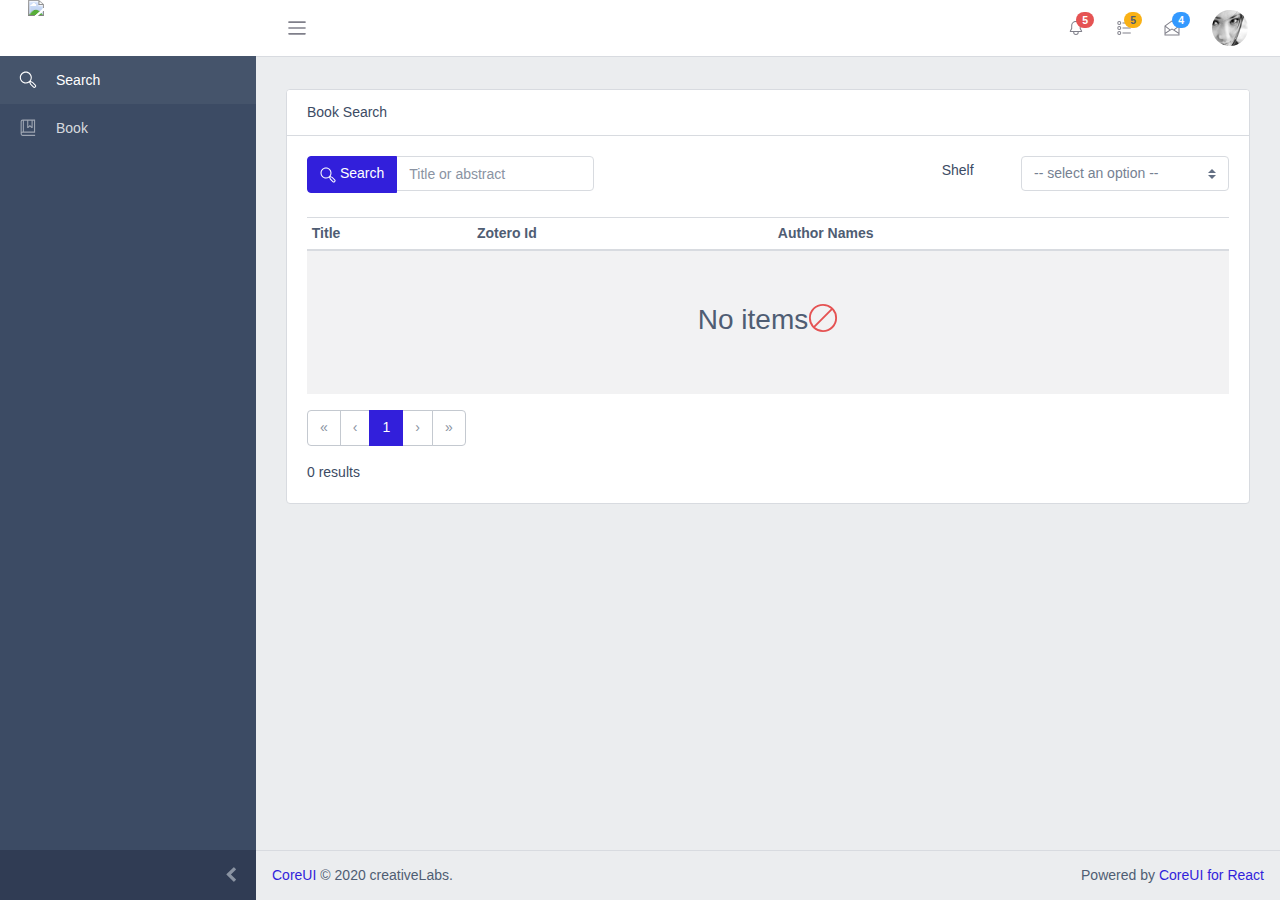
==== catalog/static/index.html @ 0606ba41 "new front end build" ====
<!doctype html><html lang="en"><head><meta charset="utf-8"><meta http-equiv="X-UA-Compatible" content="IE=edge"><meta name="viewport" content="width=device-width,initial-scale=1,shrink-to-fit=no"><meta name="description" content="CoreUI for React - Open Source Bootstrap Admin Template"><meta name="author" content="Łukasz Holeczek"><meta name="keyword" content="Bootstrap,Admin,Template,Open,Source,CSS,SCSS,HTML,RWD,Dashboard,React"><title>Karmela</title><link rel="manifest" href="./manifest.json"><link rel="shortcut icon" href="./favicon.ico"><link href="./static/css/main.20cf3e90.chunk.css" rel="stylesheet"></head><body><noscript>You need to enable JavaScript to run this app.</noscript><div id="root"></div><script>!function(e){function t(t){for(var n,o,c=t[0],i=t[1],f=t[2],l=0,d=[];l<c.length;l++)o=c[l],Object.prototype.hasOwnProperty.call(a,o)&&a[o]&&d.push(a[o][0]),a[o]=0;for(n in i)Object.prototype.hasOwnProperty.call(i,n)&&(e[n]=i[n]);for(s&&s(t);d.length;)d.shift()();return u.push.apply(u,f||[]),r()}function r(){for(var e,t=0;t<u.length;t++){for(var r=u[t],n=!0,o=1;o<r.length;o++){var i=r[o];0!==a[i]&&(n=!1)}n&&(u.splice(t--,1),e=c(c.s=r[0]))}return e}var n={},o={2:0},a={2:0},u=[];function c(t){if(n[t])return n[t].exports;var r=n[t]={i:t,l:!1,exports:{}};return e[t].call(r.exports,r,r.exports,c),r.l=!0,r.exports}c.e=function(e){var t=[];o[e]?t.push(o[e]):0!==o[e]&&{0:1}[e]&&t.push(o[e]=new Promise((function(t,r){for(var n="static/css/"+({}[e]||e)+"."+{0:"c04d175b",4:"31d6cfe0",5:"31d6cfe0",6:"31d6cfe0",7:"31d6cfe0",8:"31d6cfe0",9:"31d6cfe0",10:"31d6cfe0",11:"31d6cfe0"}[e]+".chunk.css",a=c.p+n,u=document.getElementsByTagName("link"),i=0;i<u.length;i++){var f=(s=u[i]).getAttribute("data-href")||s.getAttribute("href");if("stylesheet"===s.rel&&(f===n||f===a))return t()}var l=document.getElementsByTagName("style");for(i=0;i<l.length;i++){var s;if((f=(s=l[i]).getAttribute("data-href"))===n||f===a)return t()}var d=document.createElement("link");d.rel="stylesheet",d.type="text/css",d.onload=t,d.onerror=function(t){var n=t&&t.target&&t.target.src||a,u=new Error("Loading CSS chunk "+e+" failed.\n("+n+")");u.code="CSS_CHUNK_LOAD_FAILED",u.request=n,delete o[e],d.parentNode.removeChild(d),r(u)},d.href=a,document.getElementsByTagName("head")[0].appendChild(d)})).then((function(){o[e]=0})));var r=a[e];if(0!==r)if(r)t.push(r[2]);else{var n=new Promise((function(t,n){r=a[e]=[t,n]}));t.push(r[2]=n);var u,i=document.createElement("script");i.charset="utf-8",i.timeout=120,c.nc&&i.setAttribute("nonce",c.nc),i.src=function(e){return c.p+"static/js/"+({}[e]||e)+"."+{0:"e685ec2e",4:"69fa8a19",5:"462a8bf9",6:"5a34b0e8",7:"f3b55b40",8:"02efa6bb",9:"73632d43",10:"8d8f92a2",11:"6ef15d0f"}[e]+".chunk.js"}(e);var f=new Error;u=function(t){i.onerror=i.onload=null,clearTimeout(l);var r=a[e];if(0!==r){if(r){var n=t&&("load"===t.type?"missing":t.type),o=t&&t.target&&t.target.src;f.message="Loading chunk "+e+" failed.\n("+n+": "+o+")",f.name="ChunkLoadError",f.type=n,f.request=o,r[1](f)}a[e]=void 0}};var l=setTimeout((function(){u({type:"timeout",target:i})}),12e4);i.onerror=i.onload=u,document.head.appendChild(i)}return Promise.all(t)},c.m=e,c.c=n,c.d=function(e,t,r){c.o(e,t)||Object.defineProperty(e,t,{enumerable:!0,get:r})},c.r=function(e){"undefined"!=typeof Symbol&&Symbol.toStringTag&&Object.defineProperty(e,Symbol.toStringTag,{value:"Module"}),Object.defineProperty(e,"__esModule",{value:!0})},c.t=function(e,t){if(1&t&&(e=c(e)),8&t)return e;if(4&t&&"object"==typeof e&&e&&e.__esModule)return e;var r=Object.create(null);if(c.r(r),Object.defineProperty(r,"default",{enumerable:!0,value:e}),2&t&&"string"!=typeof e)for(var n in e)c.d(r,n,function(t){return e[t]}.bind(null,n));return r},c.n=function(e){var t=e&&e.__esModule?function(){return e.default}:function(){return e};return c.d(t,"a",t),t},c.o=function(e,t){return Object.prototype.hasOwnProperty.call(e,t)},c.p="./",c.oe=function(e){throw console.error(e),e};var i=this["webpackJsonp@coreui/coreui-free-react-admin-template"]=this["webpackJsonp@coreui/coreui-free-react-admin-template"]||[],f=i.push.bind(i);i.push=t,i=i.slice();for(var l=0;l<i.length;l++)t(i[l]);var s=f;r()}([])</script><script src="./static/js/3.b974dea5.chunk.js"></script><script src="./static/js/main.b08f6ad9.chunk.js"></script></body></html>
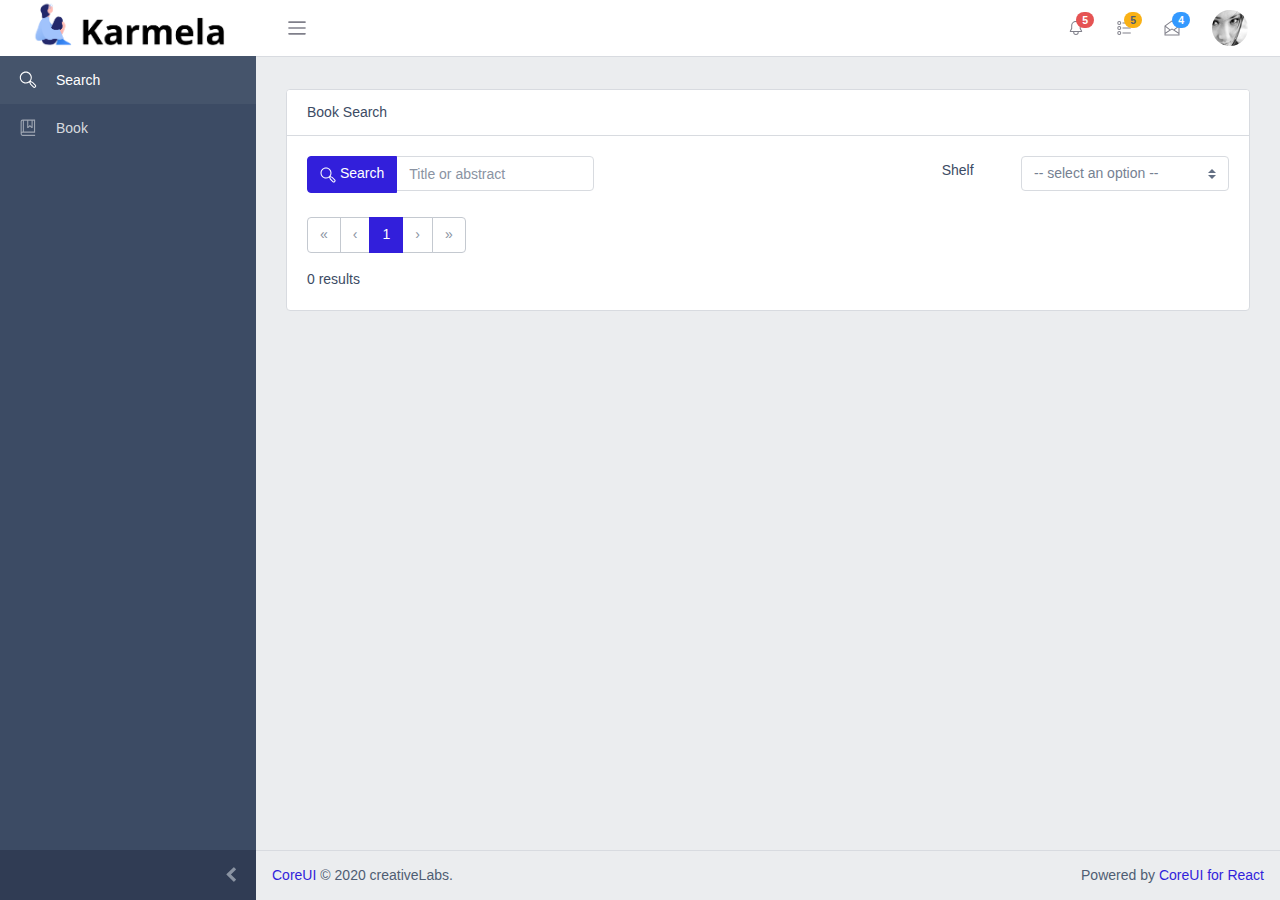
==== commit 12c4ce69: "added new ui" ====
--- a/catalog/static/index.html
+++ b/catalog/static/index.html
@@ -1 +1 @@
-<!doctype html><html lang="en"><head><meta charset="utf-8"><meta http-equiv="X-UA-Compatible" content="IE=edge"><meta name="viewport" content="width=device-width,initial-scale=1,shrink-to-fit=no"><meta name="description" content="CoreUI for React - Open Source Bootstrap Admin Template"><meta name="author" content="Łukasz Holeczek"><meta name="keyword" content="Bootstrap,Admin,Template,Open,Source,CSS,SCSS,HTML,RWD,Dashboard,React"><title>Karmela</title><link rel="manifest" href="./manifest.json"><link rel="shortcut icon" href="./favicon.ico"><link href="./static/css/main.20cf3e90.chunk.css" rel="stylesheet"></head><body><noscript>You need to enable JavaScript to run this app.</noscript><div id="root"></div><script>!function(e){function t(t){for(var n,o,c=t[0],i=t[1],f=t[2],l=0,d=[];l<c.length;l++)o=c[l],Object.prototype.hasOwnProperty.call(a,o)&&a[o]&&d.push(a[o][0]),a[o]=0;for(n in i)Object.prototype.hasOwnProperty.call(i,n)&&(e[n]=i[n]);for(s&&s(t);d.length;)d.shift()();return u.push.apply(u,f||[]),r()}function r(){for(var e,t=0;t<u.length;t++){for(var r=u[t],n=!0,o=1;o<r.length;o++){var i=r[o];0!==a[i]&&(n=!1)}n&&(u.splice(t--,1),e=c(c.s=r[0]))}return e}var n={},o={2:0},a={2:0},u=[];function c(t){if(n[t])return n[t].exports;var r=n[t]={i:t,l:!1,exports:{}};return e[t].call(r.exports,r,r.exports,c),r.l=!0,r.exports}c.e=function(e){var t=[];o[e]?t.push(o[e]):0!==o[e]&&{0:1}[e]&&t.push(o[e]=new Promise((function(t,r){for(var n="static/css/"+({}[e]||e)+"."+{0:"c04d175b",4:"31d6cfe0",5:"31d6cfe0",6:"31d6cfe0",7:"31d6cfe0",8:"31d6cfe0",9:"31d6cfe0",10:"31d6cfe0",11:"31d6cfe0"}[e]+".chunk.css",a=c.p+n,u=document.getElementsByTagName("link"),i=0;i<u.length;i++){var f=(s=u[i]).getAttribute("data-href")||s.getAttribute("href");if("stylesheet"===s.rel&&(f===n||f===a))return t()}var l=document.getElementsByTagName("style");for(i=0;i<l.length;i++){var s;if((f=(s=l[i]).getAttribute("data-href"))===n||f===a)return t()}var d=document.createElement("link");d.rel="stylesheet",d.type="text/css",d.onload=t,d.onerror=function(t){var n=t&&t.target&&t.target.src||a,u=new Error("Loading CSS chunk "+e+" failed.\n("+n+")");u.code="CSS_CHUNK_LOAD_FAILED",u.request=n,delete o[e],d.parentNode.removeChild(d),r(u)},d.href=a,document.getElementsByTagName("head")[0].appendChild(d)})).then((function(){o[e]=0})));var r=a[e];if(0!==r)if(r)t.push(r[2]);else{var n=new Promise((function(t,n){r=a[e]=[t,n]}));t.push(r[2]=n);var u,i=document.createElement("script");i.charset="utf-8",i.timeout=120,c.nc&&i.setAttribute("nonce",c.nc),i.src=function(e){return c.p+"static/js/"+({}[e]||e)+"."+{0:"e685ec2e",4:"69fa8a19",5:"462a8bf9",6:"5a34b0e8",7:"f3b55b40",8:"02efa6bb",9:"73632d43",10:"8d8f92a2",11:"6ef15d0f"}[e]+".chunk.js"}(e);var f=new Error;u=function(t){i.onerror=i.onload=null,clearTimeout(l);var r=a[e];if(0!==r){if(r){var n=t&&("load"===t.type?"missing":t.type),o=t&&t.target&&t.target.src;f.message="Loading chunk "+e+" failed.\n("+n+": "+o+")",f.name="ChunkLoadError",f.type=n,f.request=o,r[1](f)}a[e]=void 0}};var l=setTimeout((function(){u({type:"timeout",target:i})}),12e4);i.onerror=i.onload=u,document.head.appendChild(i)}return Promise.all(t)},c.m=e,c.c=n,c.d=function(e,t,r){c.o(e,t)||Object.defineProperty(e,t,{enumerable:!0,get:r})},c.r=function(e){"undefined"!=typeof Symbol&&Symbol.toStringTag&&Object.defineProperty(e,Symbol.toStringTag,{value:"Module"}),Object.defineProperty(e,"__esModule",{value:!0})},c.t=function(e,t){if(1&t&&(e=c(e)),8&t)return e;if(4&t&&"object"==typeof e&&e&&e.__esModule)return e;var r=Object.create(null);if(c.r(r),Object.defineProperty(r,"default",{enumerable:!0,value:e}),2&t&&"string"!=typeof e)for(var n in e)c.d(r,n,function(t){return e[t]}.bind(null,n));return r},c.n=function(e){var t=e&&e.__esModule?function(){return e.default}:function(){return e};return c.d(t,"a",t),t},c.o=function(e,t){return Object.prototype.hasOwnProperty.call(e,t)},c.p="./",c.oe=function(e){throw console.error(e),e};var i=this["webpackJsonp@coreui/coreui-free-react-admin-template"]=this["webpackJsonp@coreui/coreui-free-react-admin-template"]||[],f=i.push.bind(i);i.push=t,i=i.slice();for(var l=0;l<i.length;l++)t(i[l]);var s=f;r()}([])</script><script src="./static/js/3.b974dea5.chunk.js"></script><script src="./static/js/main.b08f6ad9.chunk.js"></script></body></html>+<!doctype html><html lang="en"><head><meta charset="utf-8"><meta http-equiv="X-UA-Compatible" content="IE=edge"><meta name="viewport" content="width=device-width,initial-scale=1,shrink-to-fit=no"><meta name="description" content="CoreUI for React - Open Source Bootstrap Admin Template"><meta name="author" content="Łukasz Holeczek"><meta name="keyword" content="Bootstrap,Admin,Template,Open,Source,CSS,SCSS,HTML,RWD,Dashboard,React"><title>Karmela</title><link rel="manifest" href="./manifest.json"><link rel="shortcut icon" href="./favicon.ico"><link href="./static/css/main.20cf3e90.chunk.css" rel="stylesheet"></head><body><noscript>You need to enable JavaScript to run this app.</noscript><div id="root"></div><script>!function(e){function t(t){for(var n,o,c=t[0],i=t[1],f=t[2],l=0,d=[];l<c.length;l++)o=c[l],Object.prototype.hasOwnProperty.call(a,o)&&a[o]&&d.push(a[o][0]),a[o]=0;for(n in i)Object.prototype.hasOwnProperty.call(i,n)&&(e[n]=i[n]);for(s&&s(t);d.length;)d.shift()();return u.push.apply(u,f||[]),r()}function r(){for(var e,t=0;t<u.length;t++){for(var r=u[t],n=!0,o=1;o<r.length;o++){var i=r[o];0!==a[i]&&(n=!1)}n&&(u.splice(t--,1),e=c(c.s=r[0]))}return e}var n={},o={2:0},a={2:0},u=[];function c(t){if(n[t])return n[t].exports;var r=n[t]={i:t,l:!1,exports:{}};return e[t].call(r.exports,r,r.exports,c),r.l=!0,r.exports}c.e=function(e){var t=[];o[e]?t.push(o[e]):0!==o[e]&&{0:1}[e]&&t.push(o[e]=new Promise((function(t,r){for(var n="static/css/"+({}[e]||e)+"."+{0:"c04d175b",4:"31d6cfe0",5:"31d6cfe0",6:"31d6cfe0",7:"31d6cfe0",8:"31d6cfe0",9:"31d6cfe0",10:"31d6cfe0",11:"31d6cfe0"}[e]+".chunk.css",a=c.p+n,u=document.getElementsByTagName("link"),i=0;i<u.length;i++){var f=(s=u[i]).getAttribute("data-href")||s.getAttribute("href");if("stylesheet"===s.rel&&(f===n||f===a))return t()}var l=document.getElementsByTagName("style");for(i=0;i<l.length;i++){var s;if((f=(s=l[i]).getAttribute("data-href"))===n||f===a)return t()}var d=document.createElement("link");d.rel="stylesheet",d.type="text/css",d.onload=t,d.onerror=function(t){var n=t&&t.target&&t.target.src||a,u=new Error("Loading CSS chunk "+e+" failed.\n("+n+")");u.code="CSS_CHUNK_LOAD_FAILED",u.request=n,delete o[e],d.parentNode.removeChild(d),r(u)},d.href=a,document.getElementsByTagName("head")[0].appendChild(d)})).then((function(){o[e]=0})));var r=a[e];if(0!==r)if(r)t.push(r[2]);else{var n=new Promise((function(t,n){r=a[e]=[t,n]}));t.push(r[2]=n);var u,i=document.createElement("script");i.charset="utf-8",i.timeout=120,c.nc&&i.setAttribute("nonce",c.nc),i.src=function(e){return c.p+"static/js/"+({}[e]||e)+"."+{0:"d5fa6219",4:"69fa8a19",5:"9630377f",6:"fd98e678",7:"1be20946",8:"897e7e4d",9:"1937d41d",10:"b9e3714b",11:"0a1b94cc"}[e]+".chunk.js"}(e);var f=new Error;u=function(t){i.onerror=i.onload=null,clearTimeout(l);var r=a[e];if(0!==r){if(r){var n=t&&("load"===t.type?"missing":t.type),o=t&&t.target&&t.target.src;f.message="Loading chunk "+e+" failed.\n("+n+": "+o+")",f.name="ChunkLoadError",f.type=n,f.request=o,r[1](f)}a[e]=void 0}};var l=setTimeout((function(){u({type:"timeout",target:i})}),12e4);i.onerror=i.onload=u,document.head.appendChild(i)}return Promise.all(t)},c.m=e,c.c=n,c.d=function(e,t,r){c.o(e,t)||Object.defineProperty(e,t,{enumerable:!0,get:r})},c.r=function(e){"undefined"!=typeof Symbol&&Symbol.toStringTag&&Object.defineProperty(e,Symbol.toStringTag,{value:"Module"}),Object.defineProperty(e,"__esModule",{value:!0})},c.t=function(e,t){if(1&t&&(e=c(e)),8&t)return e;if(4&t&&"object"==typeof e&&e&&e.__esModule)return e;var r=Object.create(null);if(c.r(r),Object.defineProperty(r,"default",{enumerable:!0,value:e}),2&t&&"string"!=typeof e)for(var n in e)c.d(r,n,function(t){return e[t]}.bind(null,n));return r},c.n=function(e){var t=e&&e.__esModule?function(){return e.default}:function(){return e};return c.d(t,"a",t),t},c.o=function(e,t){return Object.prototype.hasOwnProperty.call(e,t)},c.p="./",c.oe=function(e){throw console.error(e),e};var i=this["webpackJsonp@coreui/coreui-free-react-admin-template"]=this["webpackJsonp@coreui/coreui-free-react-admin-template"]||[],f=i.push.bind(i);i.push=t,i=i.slice();for(var l=0;l<i.length;l++)t(i[l]);var s=f;r()}([])</script><script src="./static/js/3.b974dea5.chunk.js"></script><script src="./static/js/main.b08f6ad9.chunk.js"></script></body></html>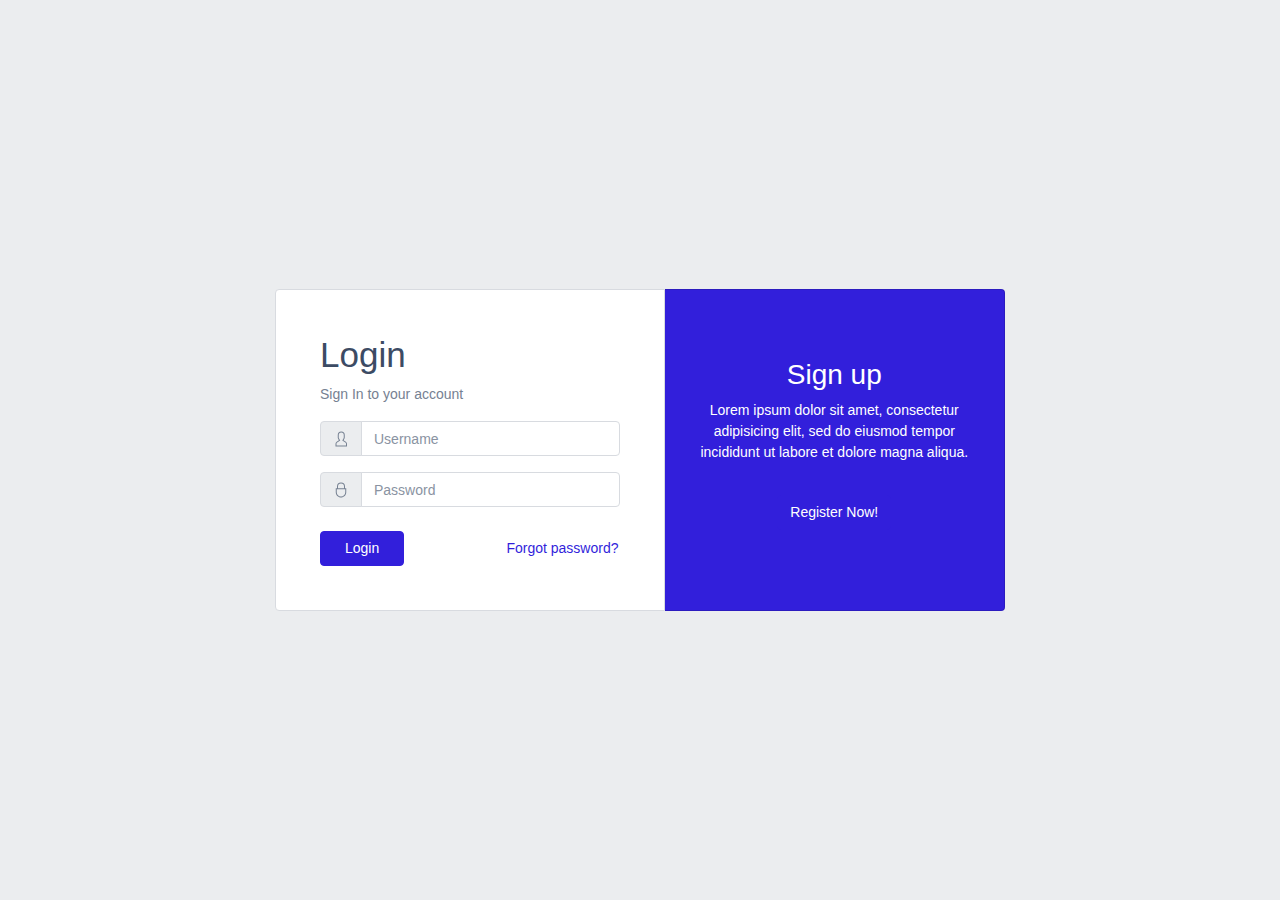
==== commit 8ee0ec95: "build new front end" ====
--- a/catalog/static/index.html
+++ b/catalog/static/index.html
@@ -1 +1 @@
-<!doctype html><html lang="en"><head><meta charset="utf-8"><meta http-equiv="X-UA-Compatible" content="IE=edge"><meta name="viewport" content="width=device-width,initial-scale=1,shrink-to-fit=no"><meta name="description" content="CoreUI for React - Open Source Bootstrap Admin Template"><meta name="author" content="Łukasz Holeczek"><meta name="keyword" content="Bootstrap,Admin,Template,Open,Source,CSS,SCSS,HTML,RWD,Dashboard,React"><title>Karmela</title><link rel="manifest" href="./manifest.json"><link rel="shortcut icon" href="./favicon.ico"><link href="./static/css/main.20cf3e90.chunk.css" rel="stylesheet"></head><body><noscript>You need to enable JavaScript to run this app.</noscript><div id="root"></div><script>!function(e){function t(t){for(var n,o,c=t[0],i=t[1],f=t[2],l=0,d=[];l<c.length;l++)o=c[l],Object.prototype.hasOwnProperty.call(a,o)&&a[o]&&d.push(a[o][0]),a[o]=0;for(n in i)Object.prototype.hasOwnProperty.call(i,n)&&(e[n]=i[n]);for(s&&s(t);d.length;)d.shift()();return u.push.apply(u,f||[]),r()}function r(){for(var e,t=0;t<u.length;t++){for(var r=u[t],n=!0,o=1;o<r.length;o++){var i=r[o];0!==a[i]&&(n=!1)}n&&(u.splice(t--,1),e=c(c.s=r[0]))}return e}var n={},o={2:0},a={2:0},u=[];function c(t){if(n[t])return n[t].exports;var r=n[t]={i:t,l:!1,exports:{}};return e[t].call(r.exports,r,r.exports,c),r.l=!0,r.exports}c.e=function(e){var t=[];o[e]?t.push(o[e]):0!==o[e]&&{0:1}[e]&&t.push(o[e]=new Promise((function(t,r){for(var n="static/css/"+({}[e]||e)+"."+{0:"c04d175b",4:"31d6cfe0",5:"31d6cfe0",6:"31d6cfe0",7:"31d6cfe0",8:"31d6cfe0",9:"31d6cfe0",10:"31d6cfe0",11:"31d6cfe0"}[e]+".chunk.css",a=c.p+n,u=document.getElementsByTagName("link"),i=0;i<u.length;i++){var f=(s=u[i]).getAttribute("data-href")||s.getAttribute("href");if("stylesheet"===s.rel&&(f===n||f===a))return t()}var l=document.getElementsByTagName("style");for(i=0;i<l.length;i++){var s;if((f=(s=l[i]).getAttribute("data-href"))===n||f===a)return t()}var d=document.createElement("link");d.rel="stylesheet",d.type="text/css",d.onload=t,d.onerror=function(t){var n=t&&t.target&&t.target.src||a,u=new Error("Loading CSS chunk "+e+" failed.\n("+n+")");u.code="CSS_CHUNK_LOAD_FAILED",u.request=n,delete o[e],d.parentNode.removeChild(d),r(u)},d.href=a,document.getElementsByTagName("head")[0].appendChild(d)})).then((function(){o[e]=0})));var r=a[e];if(0!==r)if(r)t.push(r[2]);else{var n=new Promise((function(t,n){r=a[e]=[t,n]}));t.push(r[2]=n);var u,i=document.createElement("script");i.charset="utf-8",i.timeout=120,c.nc&&i.setAttribute("nonce",c.nc),i.src=function(e){return c.p+"static/js/"+({}[e]||e)+"."+{0:"d5fa6219",4:"69fa8a19",5:"9630377f",6:"fd98e678",7:"1be20946",8:"897e7e4d",9:"1937d41d",10:"b9e3714b",11:"0a1b94cc"}[e]+".chunk.js"}(e);var f=new Error;u=function(t){i.onerror=i.onload=null,clearTimeout(l);var r=a[e];if(0!==r){if(r){var n=t&&("load"===t.type?"missing":t.type),o=t&&t.target&&t.target.src;f.message="Loading chunk "+e+" failed.\n("+n+": "+o+")",f.name="ChunkLoadError",f.type=n,f.request=o,r[1](f)}a[e]=void 0}};var l=setTimeout((function(){u({type:"timeout",target:i})}),12e4);i.onerror=i.onload=u,document.head.appendChild(i)}return Promise.all(t)},c.m=e,c.c=n,c.d=function(e,t,r){c.o(e,t)||Object.defineProperty(e,t,{enumerable:!0,get:r})},c.r=function(e){"undefined"!=typeof Symbol&&Symbol.toStringTag&&Object.defineProperty(e,Symbol.toStringTag,{value:"Module"}),Object.defineProperty(e,"__esModule",{value:!0})},c.t=function(e,t){if(1&t&&(e=c(e)),8&t)return e;if(4&t&&"object"==typeof e&&e&&e.__esModule)return e;var r=Object.create(null);if(c.r(r),Object.defineProperty(r,"default",{enumerable:!0,value:e}),2&t&&"string"!=typeof e)for(var n in e)c.d(r,n,function(t){return e[t]}.bind(null,n));return r},c.n=function(e){var t=e&&e.__esModule?function(){return e.default}:function(){return e};return c.d(t,"a",t),t},c.o=function(e,t){return Object.prototype.hasOwnProperty.call(e,t)},c.p="./",c.oe=function(e){throw console.error(e),e};var i=this["webpackJsonp@coreui/coreui-free-react-admin-template"]=this["webpackJsonp@coreui/coreui-free-react-admin-template"]||[],f=i.push.bind(i);i.push=t,i=i.slice();for(var l=0;l<i.length;l++)t(i[l]);var s=f;r()}([])</script><script src="./static/js/3.b974dea5.chunk.js"></script><script src="./static/js/main.b08f6ad9.chunk.js"></script></body></html>+<!doctype html><html lang="en"><head><meta charset="utf-8"><meta http-equiv="X-UA-Compatible" content="IE=edge"><meta name="viewport" content="width=device-width,initial-scale=1,shrink-to-fit=no"><meta name="description" content="CoreUI for React - Open Source Bootstrap Admin Template"><meta name="author" content="Łukasz Holeczek"><meta name="keyword" content="Bootstrap,Admin,Template,Open,Source,CSS,SCSS,HTML,RWD,Dashboard,React"><title>Karmela</title><link rel="manifest" href="./manifest.json"><link rel="shortcut icon" href="./favicon.ico"><link href="./static/css/main.20cf3e90.chunk.css" rel="stylesheet"></head><body><noscript>You need to enable JavaScript to run this app.</noscript><div id="root"></div><script>!function(e){function t(t){for(var n,o,c=t[0],i=t[1],f=t[2],l=0,d=[];l<c.length;l++)o=c[l],Object.prototype.hasOwnProperty.call(a,o)&&a[o]&&d.push(a[o][0]),a[o]=0;for(n in i)Object.prototype.hasOwnProperty.call(i,n)&&(e[n]=i[n]);for(s&&s(t);d.length;)d.shift()();return u.push.apply(u,f||[]),r()}function r(){for(var e,t=0;t<u.length;t++){for(var r=u[t],n=!0,o=1;o<r.length;o++){var i=r[o];0!==a[i]&&(n=!1)}n&&(u.splice(t--,1),e=c(c.s=r[0]))}return e}var n={},o={2:0},a={2:0},u=[];function c(t){if(n[t])return n[t].exports;var r=n[t]={i:t,l:!1,exports:{}};return e[t].call(r.exports,r,r.exports,c),r.l=!0,r.exports}c.e=function(e){var t=[];o[e]?t.push(o[e]):0!==o[e]&&{0:1}[e]&&t.push(o[e]=new Promise((function(t,r){for(var n="static/css/"+({}[e]||e)+"."+{0:"c04d175b",4:"31d6cfe0",5:"31d6cfe0",6:"31d6cfe0",7:"31d6cfe0",8:"31d6cfe0",9:"31d6cfe0",10:"31d6cfe0",11:"31d6cfe0"}[e]+".chunk.css",a=c.p+n,u=document.getElementsByTagName("link"),i=0;i<u.length;i++){var f=(s=u[i]).getAttribute("data-href")||s.getAttribute("href");if("stylesheet"===s.rel&&(f===n||f===a))return t()}var l=document.getElementsByTagName("style");for(i=0;i<l.length;i++){var s;if((f=(s=l[i]).getAttribute("data-href"))===n||f===a)return t()}var d=document.createElement("link");d.rel="stylesheet",d.type="text/css",d.onload=t,d.onerror=function(t){var n=t&&t.target&&t.target.src||a,u=new Error("Loading CSS chunk "+e+" failed.\n("+n+")");u.code="CSS_CHUNK_LOAD_FAILED",u.request=n,delete o[e],d.parentNode.removeChild(d),r(u)},d.href=a,document.getElementsByTagName("head")[0].appendChild(d)})).then((function(){o[e]=0})));var r=a[e];if(0!==r)if(r)t.push(r[2]);else{var n=new Promise((function(t,n){r=a[e]=[t,n]}));t.push(r[2]=n);var u,i=document.createElement("script");i.charset="utf-8",i.timeout=120,c.nc&&i.setAttribute("nonce",c.nc),i.src=function(e){return c.p+"static/js/"+({}[e]||e)+"."+{0:"2a24d4e4",4:"f90b19e7",5:"8b95ed02",6:"bf0a7bb2",7:"11d3b07c",8:"0c5d8e25",9:"fdbf6b15",10:"3e2a62eb",11:"5aad3746"}[e]+".chunk.js"}(e);var f=new Error;u=function(t){i.onerror=i.onload=null,clearTimeout(l);var r=a[e];if(0!==r){if(r){var n=t&&("load"===t.type?"missing":t.type),o=t&&t.target&&t.target.src;f.message="Loading chunk "+e+" failed.\n("+n+": "+o+")",f.name="ChunkLoadError",f.type=n,f.request=o,r[1](f)}a[e]=void 0}};var l=setTimeout((function(){u({type:"timeout",target:i})}),12e4);i.onerror=i.onload=u,document.head.appendChild(i)}return Promise.all(t)},c.m=e,c.c=n,c.d=function(e,t,r){c.o(e,t)||Object.defineProperty(e,t,{enumerable:!0,get:r})},c.r=function(e){"undefined"!=typeof Symbol&&Symbol.toStringTag&&Object.defineProperty(e,Symbol.toStringTag,{value:"Module"}),Object.defineProperty(e,"__esModule",{value:!0})},c.t=function(e,t){if(1&t&&(e=c(e)),8&t)return e;if(4&t&&"object"==typeof e&&e&&e.__esModule)return e;var r=Object.create(null);if(c.r(r),Object.defineProperty(r,"default",{enumerable:!0,value:e}),2&t&&"string"!=typeof e)for(var n in e)c.d(r,n,function(t){return e[t]}.bind(null,n));return r},c.n=function(e){var t=e&&e.__esModule?function(){return e.default}:function(){return e};return c.d(t,"a",t),t},c.o=function(e,t){return Object.prototype.hasOwnProperty.call(e,t)},c.p="./",c.oe=function(e){throw console.error(e),e};var i=this["webpackJsonp@coreui/coreui-free-react-admin-template"]=this["webpackJsonp@coreui/coreui-free-react-admin-template"]||[],f=i.push.bind(i);i.push=t,i=i.slice();for(var l=0;l<i.length;l++)t(i[l]);var s=f;r()}([])</script><script src="./static/js/3.fec0dc8a.chunk.js"></script><script src="./static/js/main.273987a0.chunk.js"></script></body></html>